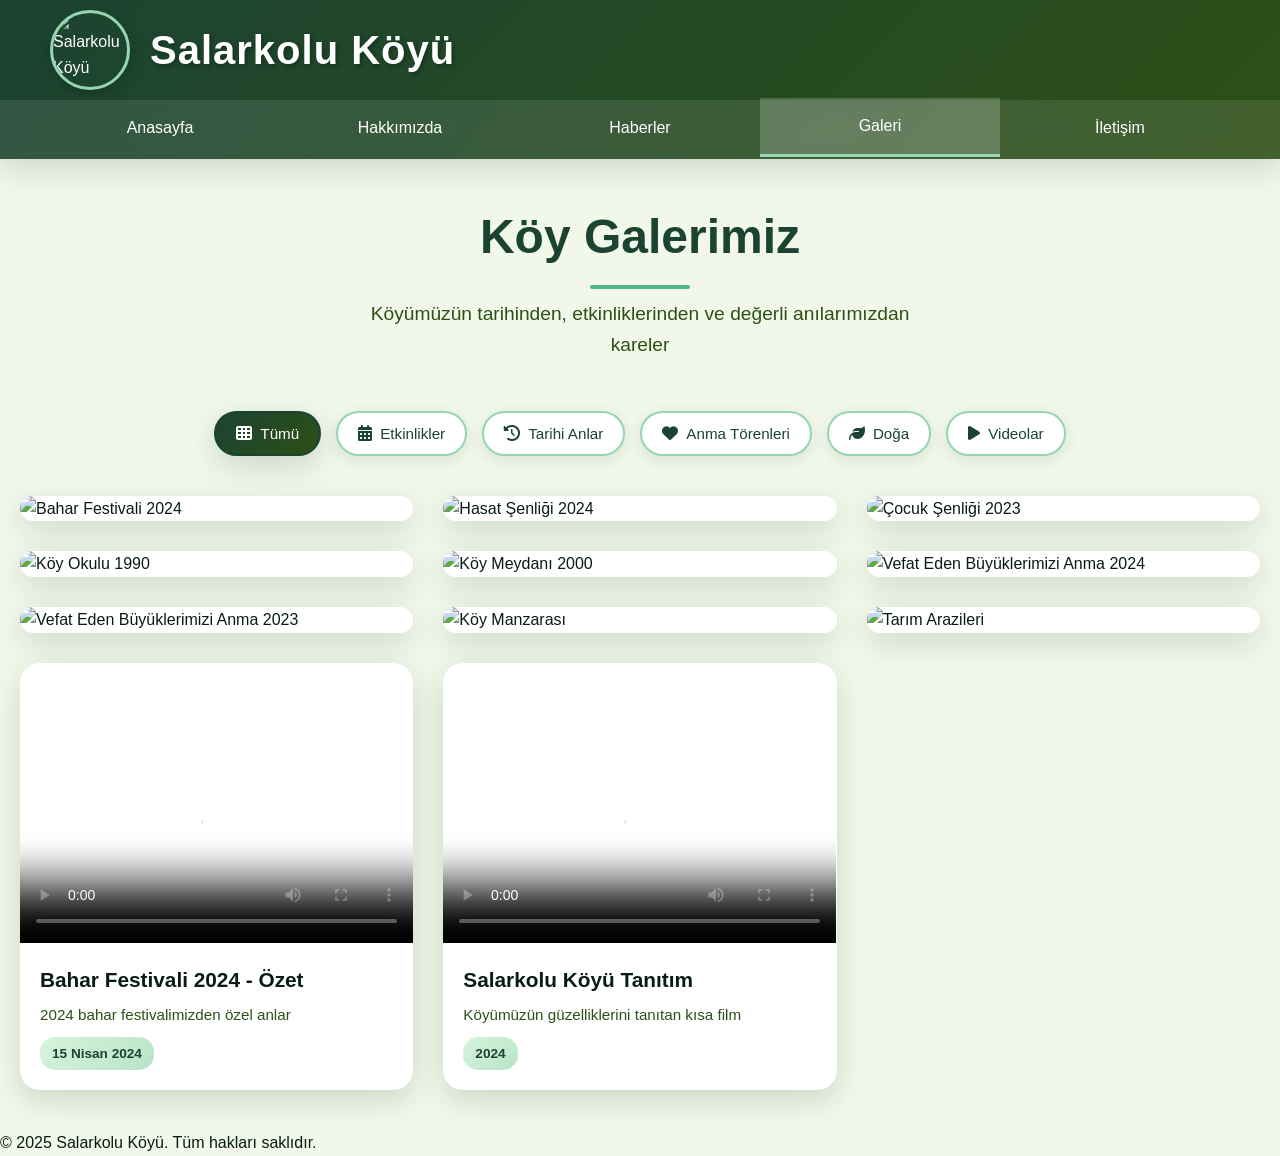
==== galeri.html @ dda54073 "Add files via upload" ====
<!DOCTYPE html>
<html lang="tr">
<head>
    <meta charset="UTF-8">
    <meta name="viewport" content="width=device-width, initial-scale=1.0">
    <title>Salarkolu Köyü - Galeri</title>
    <link rel="stylesheet" href="galeri.css">
    <link href="https://cdnjs.cloudflare.com/ajax/libs/font-awesome/6.4.0/css/all.min.css" rel="stylesheet">
</head>
<body>

    <!-- ====== HEADER ====== -->
    <header>
        <div class="header-top">
            <img src="img/logo.jpg" alt="Salarkolu Köyü Logo" class="logo">
            <div class="site-title">
                <h1>Salarkolu Köyü</h1>
            </div>
            <button class="mobile-menu-toggle" onclick="toggleMenu()"><i class="fas fa-bars"></i></button>
        </div>

        <nav>
            <ul id="nav-menu">
                <li><a href="index.html">Anasayfa</a></li>
                <li><a href="hakkimizda.html">Hakkımızda</a></li>
                <li class="dropdown">
                    <a href="haberler.html">Haberler</a>
                    <ul class="dropdown-content">
                        <li><a href="haberler.html#etkinlikler">Etkinlikler</a></li>
                        <li><a href="haberler.html#duyurular">Duyurular</a></li>
                    </ul>
                </li>
                <li><a href="galeri.html" class="active">Galeri</a></li>
                <li><a href="iletişim.html">İletişim</a></li>
            </ul>
        </nav>
    </header>

    <!-- ====== MAIN CONTENT ====== -->
    <main>
        <div class="page-title">
            <h2>Köy Galerimiz</h2>
            <p>Köyümüzün tarihinden, etkinliklerinden ve değerli anılarımızdan kareler</p>
        </div>

        <!-- Filtre Butonları -->
        <div class="filter-buttons">
            <button class="filter-btn active" data-filter="all">
                <i class="fas fa-th"></i> Tümü
            </button>
            <button class="filter-btn" data-filter="etkinlik">
                <i class="fas fa-calendar-alt"></i> Etkinlikler
            </button>
            <button class="filter-btn" data-filter="tarih">
                <i class="fas fa-history"></i> Tarihi Anlar
            </button>
            <button class="filter-btn" data-filter="anma">
                <i class="fas fa-heart"></i> Anma Törenleri
            </button>
            <button class="filter-btn" data-filter="doga">
                <i class="fas fa-leaf"></i> Doğa
            </button>
            <button class="filter-btn" data-filter="video">
                <i class="fas fa-play"></i> Videolar
            </button>
        </div>

        <!-- Fotoğraf Galerisi -->
        <section class="gallery-container">
            
            <!-- Etkinlik Fotoğrafları -->
            <div class="gallery-item fade-in" data-category="etkinlik">
                <div class="gallery-card">
                    <img src="img/etkinlik-2024-1.jpg" alt="Bahar Festivali 2024">
                    <div class="gallery-overlay">
                        <div class="gallery-info">
                            <h4>Bahar Festivali 2024</h4>
                            <p>Köy meydanında gerçekleştirilen geleneksel bahar festivali</p>
                            <span class="gallery-date">15 Nisan 2024</span>
                        </div>
                        <button class="gallery-btn" onclick="openModal('img/etkinlik-2024-1.jpg', 'Bahar Festivali 2024')">
                            <i class="fas fa-expand"></i>
                        </button>
                    </div>
                </div>
            </div>

            <div class="gallery-item fade-in" data-category="etkinlik">
                <div class="gallery-card">
                    <img src="img/etkinlik-2024-2.jpg" alt="Hasat Şenliği 2024">
                    <div class="gallery-overlay">
                        <div class="gallery-info">
                            <h4>Hasat Şenliği 2024</h4>
                            <p>Yıllık hasat şenliği ve köylülerimizin bir araya geldiği güzel anlar</p>
                            <span class="gallery-date">20 Ağustos 2024</span>
                        </div>
                        <button class="gallery-btn" onclick="openModal('img/etkinlik-2024-2.jpg', 'Hasat Şenliği 2024')">
                            <i class="fas fa-expand"></i>
                        </button>
                    </div>
                </div>
            </div>

            <div class="gallery-item fade-in" data-category="etkinlik">
                <div class="gallery-card">
                    <img src="img/etkinlik-2023-1.jpg" alt="Çocuk Şenliği 2023">
                    <div class="gallery-overlay">
                        <div class="gallery-info">
                            <h4>Çocuk Şenliği 2023</h4>
                            <p>Köyümüzün geleceği yavrularımız için düzenlenen özel etkinlik</p>
                            <span class="gallery-date">23 Nisan 2023</span>
                        </div>
                        <button class="gallery-btn" onclick="openModal('img/etkinlik-2023-1.jpg', 'Çocuk Şenliği 2023')">
                            <i class="fas fa-expand"></i>
                        </button>
                    </div>
                </div>
            </div>

            <!-- Tarihi Anlar -->
            <div class="gallery-item fade-in" data-category="tarih">
                <div class="gallery-card">
                    <img src="img/tarih-1990.jpg" alt="Köy Okulu 1990">
                    <div class="gallery-overlay">
                        <div class="gallery-info">
                            <h4>Köy Okulu 1990</h4>
                            <p>1990 yılından köy okulumuza ait değerli bir anı</p>
                            <span class="gallery-date">1990</span>
                        </div>
                        <button class="gallery-btn" onclick="openModal('img/tarih-1990.jpg', 'Köy Okulu 1990')">
                            <i class="fas fa-expand"></i>
                        </button>
                    </div>
                </div>
            </div>

            <div class="gallery-item fade-in" data-category="tarih">
                <div class="gallery-card">
                    <img src="img/tarih-2000.jpg" alt="Köy Meydanı 2000">
                    <div class="gallery-overlay">
                        <div class="gallery-info">
                            <h4>Köy Meydanı 2000</h4>
                            <p>2000 yılından köy meydanımızın eski hali</p>
                            <span class="gallery-date">2000</span>
                        </div>
                        <button class="gallery-btn" onclick="openModal('img/tarih-2000.jpg', 'Köy Meydanı 2000')">
                            <i class="fas fa-expand"></i>
                        </button>
                    </div>
                </div>
            </div>

            <!-- Anma Törenleri -->
            <div class="gallery-item fade-in" data-category="anma">
                <div class="gallery-card">
                    <img src="img/anma-2024.jpg" alt="Vefat Eden Büyüklerimizi Anma 2024">
                    <div class="gallery-overlay">
                        <div class="gallery-info">
                            <h4>Anma Töreni 2024</h4>
                            <p>2024 yılında vefat eden değerli büyüklerimiz için düzenlenen anma töreni</p>
                            <span class="gallery-date">15 Kasım 2024</span>
                        </div>
                        <button class="gallery-btn" onclick="openModal('img/anma-2024.jpg', 'Anma Töreni 2024')">
                            <i class="fas fa-expand"></i>
                        </button>
                    </div>
                </div>
            </div>

            <div class="gallery-item fade-in" data-category="anma">
                <div class="gallery-card">
                    <img src="img/anma-2023.jpg" alt="Vefat Eden Büyüklerimizi Anma 2023">
                    <div class="gallery-overlay">
                        <div class="gallery-info">
                            <h4>Anma Töreni 2023</h4>
                            <p>2023 yılında vefat eden değerli büyüklerimiz için düzenlenen anma töreni</p>
                            <span class="gallery-date">10 Aralık 2023</span>
                        </div>
                        <button class="gallery-btn" onclick="openModal('img/anma-2023.jpg', 'Anma Töreni 2023')">
                            <i class="fas fa-expand"></i>
                        </button>
                    </div>
                </div>
            </div>

            <!-- Doğa Fotoğrafları -->
            <div class="gallery-item fade-in" data-category="doga">
                <div class="gallery-card">
                    <img src="img/doga-1.jpg" alt="Köy Manzarası">
                    <div class="gallery-overlay">
                        <div class="gallery-info">
                            <h4>Köy Manzarası</h4>
                            <p>Köyümüzün güzelliklerinden bir kare</p>
                            <span class="gallery-date">2024</span>
                        </div>
                        <button class="gallery-btn" onclick="openModal('img/doga-1.jpg', 'Köy Manzarası')">
                            <i class="fas fa-expand"></i>
                        </button>
                    </div>
                </div>
            </div>

            <div class="gallery-item fade-in" data-category="doga">
                <div class="gallery-card">
                    <img src="img/doga-2.jpg" alt="Tarım Arazileri">
                    <div class="gallery-overlay">
                        <div class="gallery-info">
                            <h4>Tarım Arazilerimiz</h4>
                            <p>Bereketli topraklarımızdan bir görünüm</p>
                            <span class="gallery-date">2024</span>
                        </div>
                        <button class="gallery-btn" onclick="openModal('img/doga-2.jpg', 'Tarım Arazileri')">
                            <i class="fas fa-expand"></i>
                        </button>
                    </div>
                </div>
            </div>

            <!-- Video Bölümü -->
            <div class="gallery-item fade-in" data-category="video">
                <div class="video-card">
                    <video controls poster="img/video-poster-1.jpg">
                        <source src="videos/etkinlik-2024.mp4" type="video/mp4">
                        Tarayıcınız bu videoyu desteklemiyor.
                    </video>
                    <div class="video-info">
                        <h4>Bahar Festivali 2024 - Özet</h4>
                        <p>2024 bahar festivalimizden özel anlar</p>
                        <span class="video-date">15 Nisan 2024</span>
                    </div>
                </div>
            </div>

            <div class="gallery-item fade-in" data-category="video">
                <div class="video-card">
                    <video controls poster="img/video-poster-2.jpg">
                        <source src="videos/köy-tanıtım.mp4" type="video/mp4">
                        Tarayıcınız bu videoyu desteklemiyor.
                    </video>
                    <div class="video-info">
                        <h4>Salarkolu Köyü Tanıtım</h4>
                        <p>Köyümüzün güzelliklerini tanıtan kısa film</p>
                        <span class="video-date">2024</span>
                    </div>
                </div>
            </div>

        </section>

        <!-- Yükleme Animasyonu -->
        <div class="loading-more" id="loading" style="display: none;">
            <div class="loading-spinner"></div>
            <p>Daha fazla içerik yükleniyor...</p>
        </div>

    </main>

    <!-- ====== FOOTER ====== -->
    <footer>
        <p>&copy; 2025 Salarkolu Köyü. Tüm hakları saklıdır.</p>
    </footer>

    <!-- Modal -->
    <div class="modal" id="imageModal" onclick="closeModal()">
        <div class="modal-content">
            <span class="modal-close" onclick="closeModal()">&times;</span>
            <img id="modalImage" src="" alt="">
            <div class="modal-info">
                <h3 id="modalTitle"></h3>
            </div>
        </div>
    </div>

    <script>
        // Mobile menu toggle
        function toggleMenu() {
            const navMenu = document.getElementById('nav-menu');
            navMenu.classList.toggle('active');
        }

        // Filtre fonksiyonları
        const filterButtons = document.querySelectorAll('.filter-btn');
        const galleryItems = document.querySelectorAll('.gallery-item');

        filterButtons.forEach(button => {
            button.addEventListener('click', () => {
                // Aktif butonu güncelle
                filterButtons.forEach(btn => btn.classList.remove('active'));
                button.classList.add('active');

                const filterValue = button.getAttribute('data-filter');

                // Öğeleri filtrele
                galleryItems.forEach(item => {
                    if (filterValue === 'all' || item.getAttribute('data-category') === filterValue) {
                        item.style.display = 'block';
                        setTimeout(() => {
                            item.classList.add('visible');
                        }, 100);
                    } else {
                        item.classList.remove('visible');
                        setTimeout(() => {
                            item.style.display = 'none';
                        }, 300);
                    }
                });
            });
        });

        // Modal fonksiyonları
        function openModal(imageSrc, title) {
            const modal = document.getElementById('imageModal');
            const modalImage = document.getElementById('modalImage');
            const modalTitle = document.getElementById('modalTitle');

            modalImage.src = imageSrc;
            modalTitle.textContent = title;
            modal.style.display = 'flex';
            document.body.style.overflow = 'hidden';
        }

        function closeModal() {
            const modal = document.getElementById('imageModal');
            modal.style.display = 'none';
            document.body.style.overflow = 'auto';
        }

        // ESC tuşu ile modal kapatma
        document.addEventListener('keydown', function(e) {
            if (e.key === 'Escape') {
                closeModal();
            }
        });

        // Fade in animation on scroll
        const observerOptions = {
            threshold: 0.1,
            rootMargin: '0px 0px -50px 0px'
        };

        const observer = new IntersectionObserver(function(entries) {
            entries.forEach(entry => {
                if (entry.isIntersecting) {
                    entry.target.classList.add('visible');
                }
            });
        }, observerOptions);

        document.querySelectorAll('.fade-in').forEach(el => {
            observer.observe(el);
        });

        // Lazy loading simulation
        function loadMore() {
            const loading = document.getElementById('loading');
            loading.style.display = 'block';

            setTimeout(() => {
                loading.style.display = 'none';
                // Burada yeni içerik eklenebilir
            }, 2000);
        }

        // Scroll to top
        window.addEventListener('scroll', () => {
            if (window.scrollY > 300) {
                document.body.classList.add('scrolled');
            } else {
                document.body.classList.remove('scrolled');
            }
        });

        // Başlangıçta tüm öğeleri göster
        document.addEventListener('DOMContentLoaded', () => {
            galleryItems.forEach(item => {
                item.style.display = 'block';
            });
        });
    </script>

</body>
</html>
---- galeri.css ----
:root {
    --primary-color: #1b4332;
    --secondary-color: #2d5016;
    --accent-color: #52b788;
    --success-color: #40916c;
    --light-green: #95d5b2;
    --dark-green: #081c15;
    --light-bg: #f1f8e9;
    --dark-text: #081c15;
    --light-text: #2d5016;
    --white: #ffffff;
    --shadow: 0 10px 30px rgba(8,28,21,0.15);
    --shadow-hover: 0 20px 40px rgba(8,28,21,0.2);
    --gradient: linear-gradient(135deg, #1b4332 0%, #2d5016 100%);
    --gradient-green: linear-gradient(135deg, #d8f3dc 0%, #b7e4c7 100%);
    --gradient-light: linear-gradient(135deg, #95d5b2 0%, #74c69d 100%);
}

* {
    margin: 0;
    padding: 0;
    box-sizing: border-box;
}

body {
    font-family: 'Segoe UI', Tahoma, Geneva, Verdana, sans-serif;
    line-height: 1.6;
    color: var(--dark-text);
    background-color: var(--light-bg);
    overflow-x: hidden;
}

/* ==================== HEADER ==================== */
header {
    background: var(--gradient);
    color: var(--white);
    position: sticky;
    top: 0;
    z-index: 100;
    box-shadow: var(--shadow);
}

.header-top {
    display: flex;
    align-items: center;
    gap: 20px;
    padding: 10px;
    max-width: 1200px;
    margin: 0 auto;
}

.logo {
    width: 80px;
    height: 80px;
    border-radius: 50%;
    object-fit: cover;
    border: 3px solid var(--light-green);
    box-shadow: 0 5px 15px rgba(0,0,0,0.2);
    animation: fadeInLeft 1s ease-out;
}

.site-title h1 {
    font-size: 2.5rem;
    font-weight: 700;
    letter-spacing: 1px;
    text-shadow: 2px 2px 4px rgba(0,0,0,0.3);
    animation: fadeInRight 1s ease-out;
}

.mobile-menu-toggle {
    display: none;
    background: none;
    border: none;
    color: var(--white);
    font-size: 24px;
    cursor: pointer;
    margin-left: auto;
}

/* Navigation */
nav {
    background: rgba(255,255,255,0.1);
    backdrop-filter: blur(10px);
}

nav ul {
    list-style: none;
    display: flex;
    gap: 0;
    max-width: 1200px;
    margin: 0 auto;
    padding: 0;
}

nav ul li {
    position: relative;
    flex: 1;
}

nav ul li a {
    color: var(--white);
    text-decoration: none;
    padding: 15px 20px;
    display: block;
    text-align: center;
    font-weight: 500;
    transition: all 0.3s ease;
    border-bottom: 3px solid transparent;
}

nav ul li:hover > a,
nav ul li a.active {
    background: rgba(255,255,255,0.2);
    border-bottom-color: var(--light-green);
    transform: translateY(-2px);
}

.dropdown-content {
    position: absolute;
    top: 100%;
    left: 0;
    right: 0;
    background: var(--white);
    box-shadow: var(--shadow);
    border-radius: 0 0 10px 10px;
    opacity: 0;
    visibility: hidden;
    transform: translateY(-10px);
    transition: all 0.3s ease;
    z-index: 200;
}

.dropdown:hover .dropdown-content {
    opacity: 1;
    visibility: visible;
    transform: translateY(0);
}

.dropdown-content li a {
    color: var(--dark-text);
    padding: 12px 20px;
    border: none;
    border-bottom: 1px solid var(--light-bg);
}

.dropdown-content li:last-child a {
    border-bottom: none;
}

.dropdown-content li a:hover {
    background: var(--light-bg);
    color: var(--success-color);
    transform: translateX(5px);
}

/* ==================== MAIN CONTENT ==================== */
main {
    max-width: 1400px;
    margin: 0 auto;
    padding: 40px 20px;
    animation: fadeInUp 1s ease-out 0.3s both;
}

/* Page Title */
.page-title {
    text-align: center;
    margin-bottom: 50px;
    position: relative;
}

.page-title h2 {
    font-size: 3rem;
    color: var(--primary-color);
    margin-bottom: 10px;
    position: relative;
}

.page-title h2::after {
    content: '';
    display: block;
    width: 100px;
    height: 4px;
    background: var(--accent-color);
    margin: 10px auto 0;
    border-radius: 2px;
}

.page-title p {
    font-size: 1.2rem;
    color: var(--light-text);
    max-width: 600px;
    margin: 0 auto;
}

/* Filtre Butonları */
.filter-buttons {
    display: flex;
    justify-content: center;
    gap: 15px;
    margin-bottom: 40px;
    flex-wrap: wrap;
}

.filter-btn {
    background: var(--white);
    border: 2px solid var(--light-green);
    color: var(--primary-color);
    padding: 12px 20px;
    border-radius: 25px;
    font-size: 0.95rem;
    font-weight: 500;
    cursor: pointer;
    transition: all 0.3s ease;
    display: flex;
    align-items: center;
    gap: 8px;
    box-shadow: 0 4px 15px rgba(8,28,21,0.1);
}

.filter-btn:hover {
    background: var(--light-green);
    color: var(--white);
    transform: translateY(-2px);
    box-shadow: var(--shadow);
}

.filter-btn.active {
    background: var(--gradient);
    border-color: var(--primary-color);
    color: var(--white);
    box-shadow: var(--shadow);
}

.filter-btn i {
    font-size: 1rem;
}

/* Gallery Container */
.gallery-container {
    display: grid;
    grid-template-columns: repeat(auto-fill, minmax(350px, 1fr));
    gap: 30px;
    margin-top: 40px;
}

/* Gallery Items */
.gallery-item {
    opacity: 0;
    transform: translateY(30px);
    transition: all 0.6s ease;
}

.gallery-item.visible {
    opacity: 1;
    transform: translateY(0);
}

/* Gallery Card */
.gallery-card {
    position: relative;
    border-radius: 20px;
    overflow: hidden;
    box-shadow: var(--shadow);
    transition: all 0.3s ease;
    cursor: pointer;
    background: var(--white);
}

.gallery-card:hover {
    transform: translateY(-10px);
    box-shadow: var(--shadow-hover);
}

.gallery-card img {
    width: 100%;
    height: 280px;
    object-fit: cover;
    transition: transform 0.3s ease;
}

.gallery-card:hover img {
    transform: scale(1.05);
}

/* Gallery Overlay */
.gallery-overlay {
    position: absolute;
    bottom: 0;
    left: 0;
    right: 0;
    background: linear-gradient(transparent, rgba(0,0,0,0.9));
    color: var(--white);
    padding: 30px 20px 20px;
    transform: translateY(100%);
    transition: transform 0.3s ease;
    display: flex;
    justify-content: space-between;
    align-items: flex-end;
}

.gallery-card:hover .gallery-overlay {
    transform: translateY(0);
}

.gallery-info h4 {
    font-size: 1.3rem;
    margin-bottom: 8px;
    font-weight: 600;
}

.gallery-info p {
    font-size: 0.95rem;
    opacity: 0.9;
    margin-bottom: 8px;
    line-height: 1.4;
}

.gallery-date {
    font-size: 0.85rem;
    background: var(--accent-color);
    padding: 4px 10px;
    border-radius: 12px;
    font-weight: 500;
}

.gallery-btn {
    width: 45px;
    height: 45px;
    border-radius: 50%;
    background: var(--accent-color);
    border: none;
    color: var(--white);
    font-size: 1.1rem;
    cursor: pointer;
    transition: all 0.3s ease;
    display: flex;
    align-items: center;
    justify-content: center;
    flex-shrink: 0;
}

.gallery-btn:hover {
    background: var(--success-color);
    transform: scale(1.1);
}

/* Video Card */
.video-card {
    background: var(--white);
    border-radius: 20px;
    overflow: hidden;
    box-shadow: var(--shadow);
    transition: all 0.3s ease;
}

.video-card:hover {
    transform: translateY(-10px);
    box-shadow: var(--shadow-hover);
}

.video-card video {
    width: 100%;
    height: 280px;
    object-fit: cover;
    display: block;
}

.video-info {
    padding: 20px;
}

.video-info h4 {
    font-size: 1.3rem;
    color: var(--dark-text);
    margin-bottom: 8px;
    font-weight: 600;
}

.video-info p {
    color: var(--light-text);
    font-size: 0.95rem;
    margin-bottom: 10px;
    line-height: 1.5;
}

.video-date {
    display: inline-block;
    background: var(--gradient-green);
    color: var(--primary-color);
    padding: 6px 12px;
    border-radius: 15px;
    font-size: 0.85rem;
    font-weight: 600;
}

/* Modal */
.modal {
    display: none;
    position: fixed;
    z-index: 1000;
    left: 0;
    top: 0;
    width: 100%;
    height: 100%;
    background-color: rgba(0,0,0,0.9);
    align-items: center;
    justify-content: center;
    animation: fadeIn 0.3s ease;
}

.modal-content {
    position: relative;
    max-width: 90%;
    max-height: 90%;
    margin: auto;
    background: var(--white);
    border-radius: 15px;
    overflow: hidden;
    box-shadow: var(--shadow-hover);
}

.modal-close {
    position: absolute;
    top: 15px;
    right: 25px;
    color: var(--white);
    font-size: 35px;
    font-weight: bold;
    cursor: pointer;
    z-index: 1001;
    width: 45px;
    height: 45px;
    background: rgba(0,0,0,0.7);
    border-radius:
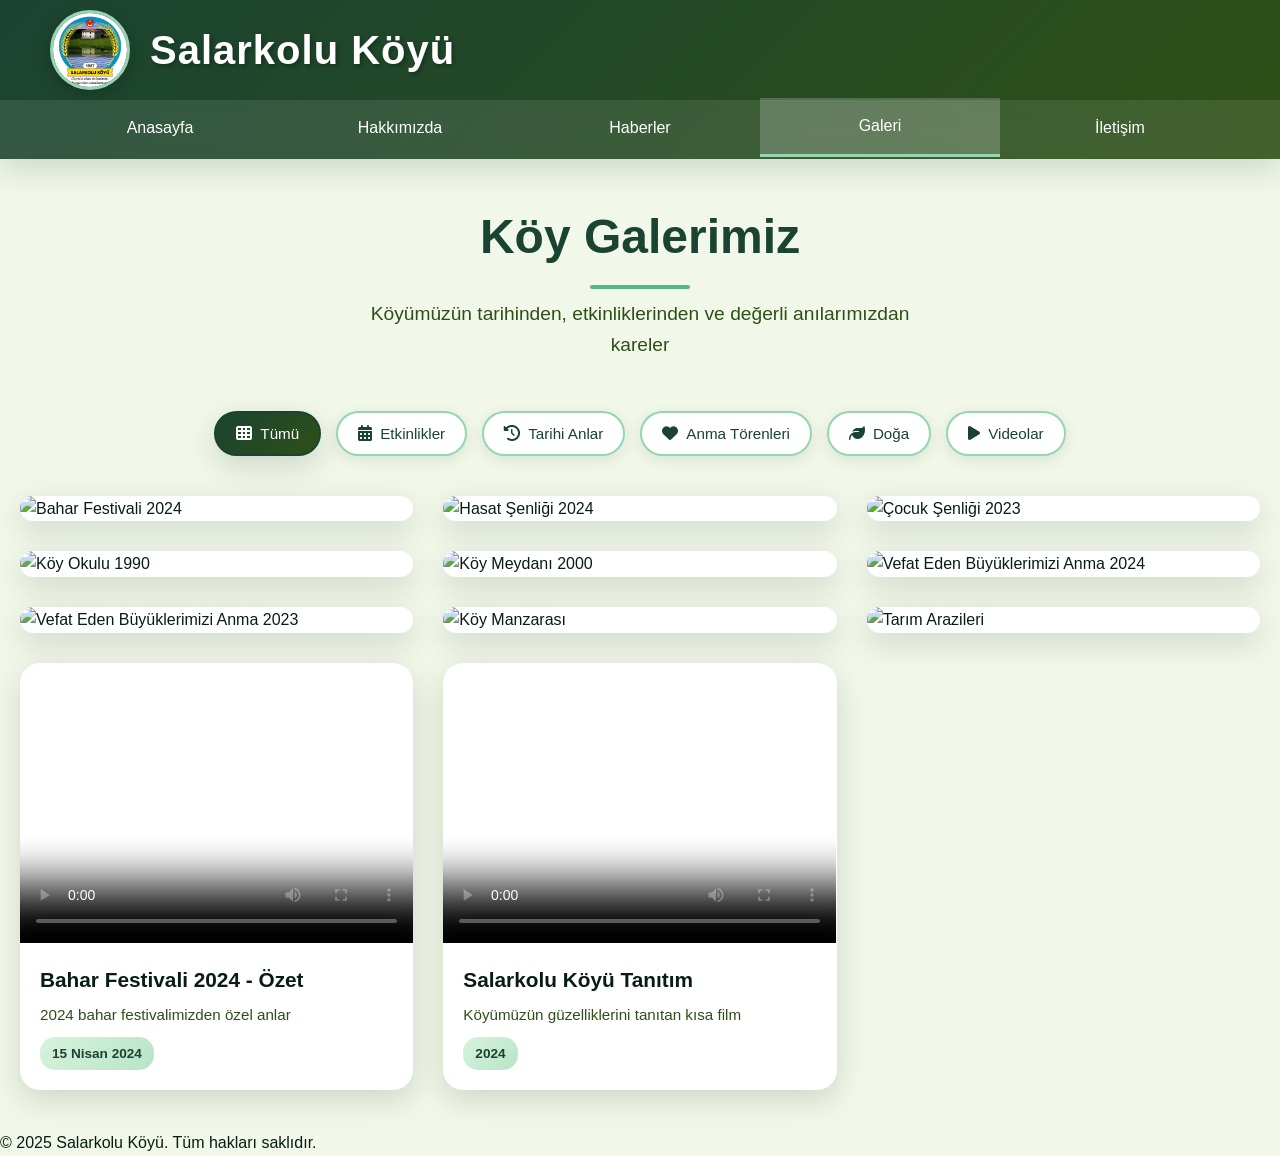
==== commit 28bd4829: "README ve proje dosyalari guncellendi" ====
--- a/galeri.html
+++ b/galeri.html
@@ -1,382 +1,382 @@
-<!DOCTYPE html>
-<html lang="tr">
-<head>
-    <meta charset="UTF-8">
-    <meta name="viewport" content="width=device-width, initial-scale=1.0">
-    <title>Salarkolu Köyü - Galeri</title>
-    <link rel="stylesheet" href="galeri.css">
-    <link href="https://cdnjs.cloudflare.com/ajax/libs/font-awesome/6.4.0/css/all.min.css" rel="stylesheet">
-</head>
-<body>
-
-    <!-- ====== HEADER ====== -->
-    <header>
-        <div class="header-top">
-            <img src="img/logo.jpg" alt="Salarkolu Köyü Logo" class="logo">
-            <div class="site-title">
-                <h1>Salarkolu Köyü</h1>
-            </div>
-            <button class="mobile-menu-toggle" onclick="toggleMenu()"><i class="fas fa-bars"></i></button>
-        </div>
-
-        <nav>
-            <ul id="nav-menu">
-                <li><a href="index.html">Anasayfa</a></li>
-                <li><a href="hakkimizda.html">Hakkımızda</a></li>
-                <li class="dropdown">
-                    <a href="haberler.html">Haberler</a>
-                    <ul class="dropdown-content">
-                        <li><a href="haberler.html#etkinlikler">Etkinlikler</a></li>
-                        <li><a href="haberler.html#duyurular">Duyurular</a></li>
-                    </ul>
-                </li>
-                <li><a href="galeri.html" class="active">Galeri</a></li>
-                <li><a href="iletişim.html">İletişim</a></li>
-            </ul>
-        </nav>
-    </header>
-
-    <!-- ====== MAIN CONTENT ====== -->
-    <main>
-        <div class="page-title">
-            <h2>Köy Galerimiz</h2>
-            <p>Köyümüzün tarihinden, etkinliklerinden ve değerli anılarımızdan kareler</p>
-        </div>
-
-        <!-- Filtre Butonları -->
-        <div class="filter-buttons">
-            <button class="filter-btn active" data-filter="all">
-                <i class="fas fa-th"></i> Tümü
-            </button>
-            <button class="filter-btn" data-filter="etkinlik">
-                <i class="fas fa-calendar-alt"></i> Etkinlikler
-            </button>
-            <button class="filter-btn" data-filter="tarih">
-                <i class="fas fa-history"></i> Tarihi Anlar
-            </button>
-            <button class="filter-btn" data-filter="anma">
-                <i class="fas fa-heart"></i> Anma Törenleri
-            </button>
-            <button class="filter-btn" data-filter="doga">
-                <i class="fas fa-leaf"></i> Doğa
-            </button>
-            <button class="filter-btn" data-filter="video">
-                <i class="fas fa-play"></i> Videolar
-            </button>
-        </div>
-
-        <!-- Fotoğraf Galerisi -->
-        <section class="gallery-container">
-            
-            <!-- Etkinlik Fotoğrafları -->
-            <div class="gallery-item fade-in" data-category="etkinlik">
-                <div class="gallery-card">
-                    <img src="img/etkinlik-2024-1.jpg" alt="Bahar Festivali 2024">
-                    <div class="gallery-overlay">
-                        <div class="gallery-info">
-                            <h4>Bahar Festivali 2024</h4>
-                            <p>Köy meydanında gerçekleştirilen geleneksel bahar festivali</p>
-                            <span class="gallery-date">15 Nisan 2024</span>
-                        </div>
-                        <button class="gallery-btn" onclick="openModal('img/etkinlik-2024-1.jpg', 'Bahar Festivali 2024')">
-                            <i class="fas fa-expand"></i>
-                        </button>
-                    </div>
-                </div>
-            </div>
-
-            <div class="gallery-item fade-in" data-category="etkinlik">
-                <div class="gallery-card">
-                    <img src="img/etkinlik-2024-2.jpg" alt="Hasat Şenliği 2024">
-                    <div class="gallery-overlay">
-                        <div class="gallery-info">
-                            <h4>Hasat Şenliği 2024</h4>
-                            <p>Yıllık hasat şenliği ve köylülerimizin bir araya geldiği güzel anlar</p>
-                            <span class="gallery-date">20 Ağustos 2024</span>
-                        </div>
-                        <button class="gallery-btn" onclick="openModal('img/etkinlik-2024-2.jpg', 'Hasat Şenliği 2024')">
-                            <i class="fas fa-expand"></i>
-                        </button>
-                    </div>
-                </div>
-            </div>
-
-            <div class="gallery-item fade-in" data-category="etkinlik">
-                <div class="gallery-card">
-                    <img src="img/etkinlik-2023-1.jpg" alt="Çocuk Şenliği 2023">
-                    <div class="gallery-overlay">
-                        <div class="gallery-info">
-                            <h4>Çocuk Şenliği 2023</h4>
-                            <p>Köyümüzün geleceği yavrularımız için düzenlenen özel etkinlik</p>
-                            <span class="gallery-date">23 Nisan 2023</span>
-                        </div>
-                        <button class="gallery-btn" onclick="openModal('img/etkinlik-2023-1.jpg', 'Çocuk Şenliği 2023')">
-                            <i class="fas fa-expand"></i>
-                        </button>
-                    </div>
-                </div>
-            </div>
-
-            <!-- Tarihi Anlar -->
-            <div class="gallery-item fade-in" data-category="tarih">
-                <div class="gallery-card">
-                    <img src="img/tarih-1990.jpg" alt="Köy Okulu 1990">
-                    <div class="gallery-overlay">
-                        <div class="gallery-info">
-                            <h4>Köy Okulu 1990</h4>
-                            <p>1990 yılından köy okulumuza ait değerli bir anı</p>
-                            <span class="gallery-date">1990</span>
-                        </div>
-                        <button class="gallery-btn" onclick="openModal('img/tarih-1990.jpg', 'Köy Okulu 1990')">
-                            <i class="fas fa-expand"></i>
-                        </button>
-                    </div>
-                </div>
-            </div>
-
-            <div class="gallery-item fade-in" data-category="tarih">
-                <div class="gallery-card">
-                    <img src="img/tarih-2000.jpg" alt="Köy Meydanı 2000">
-                    <div class="gallery-overlay">
-                        <div class="gallery-info">
-                            <h4>Köy Meydanı 2000</h4>
-                            <p>2000 yılından köy meydanımızın eski hali</p>
-                            <span class="gallery-date">2000</span>
-                        </div>
-                        <button class="gallery-btn" onclick="openModal('img/tarih-2000.jpg', 'Köy Meydanı 2000')">
-                            <i class="fas fa-expand"></i>
-                        </button>
-                    </div>
-                </div>
-            </div>
-
-            <!-- Anma Törenleri -->
-            <div class="gallery-item fade-in" data-category="anma">
-                <div class="gallery-card">
-                    <img src="img/anma-2024.jpg" alt="Vefat Eden Büyüklerimizi Anma 2024">
-                    <div class="gallery-overlay">
-                        <div class="gallery-info">
-                            <h4>Anma Töreni 2024</h4>
-                            <p>2024 yılında vefat eden değerli büyüklerimiz için düzenlenen anma töreni</p>
-                            <span class="gallery-date">15 Kasım 2024</span>
-                        </div>
-                        <button class="gallery-btn" onclick="openModal('img/anma-2024.jpg', 'Anma Töreni 2024')">
-                            <i class="fas fa-expand"></i>
-                        </button>
-                    </div>
-                </div>
-            </div>
-
-            <div class="gallery-item fade-in" data-category="anma">
-                <div class="gallery-card">
-                    <img src="img/anma-2023.jpg" alt="Vefat Eden Büyüklerimizi Anma 2023">
-                    <div class="gallery-overlay">
-                        <div class="gallery-info">
-                            <h4>Anma Töreni 2023</h4>
-                            <p>2023 yılında vefat eden değerli büyüklerimiz için düzenlenen anma töreni</p>
-                            <span class="gallery-date">10 Aralık 2023</span>
-                        </div>
-                        <button class="gallery-btn" onclick="openModal('img/anma-2023.jpg', 'Anma Töreni 2023')">
-                            <i class="fas fa-expand"></i>
-                        </button>
-                    </div>
-                </div>
-            </div>
-
-            <!-- Doğa Fotoğrafları -->
-            <div class="gallery-item fade-in" data-category="doga">
-                <div class="gallery-card">
-                    <img src="img/doga-1.jpg" alt="Köy Manzarası">
-                    <div class="gallery-overlay">
-                        <div class="gallery-info">
-                            <h4>Köy Manzarası</h4>
-                            <p>Köyümüzün güzelliklerinden bir kare</p>
-                            <span class="gallery-date">2024</span>
-                        </div>
-                        <button class="gallery-btn" onclick="openModal('img/doga-1.jpg', 'Köy Manzarası')">
-                            <i class="fas fa-expand"></i>
-                        </button>
-                    </div>
-                </div>
-            </div>
-
-            <div class="gallery-item fade-in" data-category="doga">
-                <div class="gallery-card">
-                    <img src="img/doga-2.jpg" alt="Tarım Arazileri">
-                    <div class="gallery-overlay">
-                        <div class="gallery-info">
-                            <h4>Tarım Arazilerimiz</h4>
-                            <p>Bereketli topraklarımızdan bir görünüm</p>
-                            <span class="gallery-date">2024</span>
-                        </div>
-                        <button class="gallery-btn" onclick="openModal('img/doga-2.jpg', 'Tarım Arazileri')">
-                            <i class="fas fa-expand"></i>
-                        </button>
-                    </div>
-                </div>
-            </div>
-
-            <!-- Video Bölümü -->
-            <div class="gallery-item fade-in" data-category="video">
-                <div class="video-card">
-                    <video controls poster="img/video-poster-1.jpg">
-                        <source src="videos/etkinlik-2024.mp4" type="video/mp4">
-                        Tarayıcınız bu videoyu desteklemiyor.
-                    </video>
-                    <div class="video-info">
-                        <h4>Bahar Festivali 2024 - Özet</h4>
-                        <p>2024 bahar festivalimizden özel anlar</p>
-                        <span class="video-date">15 Nisan 2024</span>
-                    </div>
-                </div>
-            </div>
-
-            <div class="gallery-item fade-in" data-category="video">
-                <div class="video-card">
-                    <video controls poster="img/video-poster-2.jpg">
-                        <source src="videos/köy-tanıtım.mp4" type="video/mp4">
-                        Tarayıcınız bu videoyu desteklemiyor.
-                    </video>
-                    <div class="video-info">
-                        <h4>Salarkolu Köyü Tanıtım</h4>
-                        <p>Köyümüzün güzelliklerini tanıtan kısa film</p>
-                        <span class="video-date">2024</span>
-                    </div>
-                </div>
-            </div>
-
-        </section>
-
-        <!-- Yükleme Animasyonu -->
-        <div class="loading-more" id="loading" style="display: none;">
-            <div class="loading-spinner"></div>
-            <p>Daha fazla içerik yükleniyor...</p>
-        </div>
-
-    </main>
-
-    <!-- ====== FOOTER ====== -->
-    <footer>
-        <p>&copy; 2025 Salarkolu Köyü. Tüm hakları saklıdır.</p>
-    </footer>
-
-    <!-- Modal -->
-    <div class="modal" id="imageModal" onclick="closeModal()">
-        <div class="modal-content">
-            <span class="modal-close" onclick="closeModal()">&times;</span>
-            <img id="modalImage" src="" alt="">
-            <div class="modal-info">
-                <h3 id="modalTitle"></h3>
-            </div>
-        </div>
-    </div>
-
-    <script>
-        // Mobile menu toggle
-        function toggleMenu() {
-            const navMenu = document.getElementById('nav-menu');
-            navMenu.classList.toggle('active');
-        }
-
-        // Filtre fonksiyonları
-        const filterButtons = document.querySelectorAll('.filter-btn');
-        const galleryItems = document.querySelectorAll('.gallery-item');
-
-        filterButtons.forEach(button => {
-            button.addEventListener('click', () => {
-                // Aktif butonu güncelle
-                filterButtons.forEach(btn => btn.classList.remove('active'));
-                button.classList.add('active');
-
-                const filterValue = button.getAttribute('data-filter');
-
-                // Öğeleri filtrele
-                galleryItems.forEach(item => {
-                    if (filterValue === 'all' || item.getAttribute('data-category') === filterValue) {
-                        item.style.display = 'block';
-                        setTimeout(() => {
-                            item.classList.add('visible');
-                        }, 100);
-                    } else {
-                        item.classList.remove('visible');
-                        setTimeout(() => {
-                            item.style.display = 'none';
-                        }, 300);
-                    }
-                });
-            });
-        });
-
-        // Modal fonksiyonları
-        function openModal(imageSrc, title) {
-            const modal = document.getElementById('imageModal');
-            const modalImage = document.getElementById('modalImage');
-            const modalTitle = document.getElementById('modalTitle');
-
-            modalImage.src = imageSrc;
-            modalTitle.textContent = title;
-            modal.style.display = 'flex';
-            document.body.style.overflow = 'hidden';
-        }
-
-        function closeModal() {
-            const modal = document.getElementById('imageModal');
-            modal.style.display = 'none';
-            document.body.style.overflow = 'auto';
-        }
-
-        // ESC tuşu ile modal kapatma
-        document.addEventListener('keydown', function(e) {
-            if (e.key === 'Escape') {
-                closeModal();
-            }
-        });
-
-        // Fade in animation on scroll
-        const observerOptions = {
-            threshold: 0.1,
-            rootMargin: '0px 0px -50px 0px'
-        };
-
-        const observer = new IntersectionObserver(function(entries) {
-            entries.forEach(entry => {
-                if (entry.isIntersecting) {
-                    entry.target.classList.add('visible');
-                }
-            });
-        }, observerOptions);
-
-        document.querySelectorAll('.fade-in').forEach(el => {
-            observer.observe(el);
-        });
-
-        // Lazy loading simulation
-        function loadMore() {
-            const loading = document.getElementById('loading');
-            loading.style.display = 'block';
-
-            setTimeout(() => {
-                loading.style.display = 'none';
-                // Burada yeni içerik eklenebilir
-            }, 2000);
-        }
-
-        // Scroll to top
-        window.addEventListener('scroll', () => {
-            if (window.scrollY > 300) {
-                document.body.classList.add('scrolled');
-            } else {
-                document.body.classList.remove('scrolled');
-            }
-        });
-
-        // Başlangıçta tüm öğeleri göster
-        document.addEventListener('DOMContentLoaded', () => {
-            galleryItems.forEach(item => {
-                item.style.display = 'block';
-            });
-        });
-    </script>
-
-</body>
+<!DOCTYPE html>
+<html lang="tr">
+<head>
+    <meta charset="UTF-8">
+    <meta name="viewport" content="width=device-width, initial-scale=1.0">
+    <title>Salarkolu Köyü - Galeri</title>
+    <link rel="stylesheet" href="galeri.css">
+    <link href="https://cdnjs.cloudflare.com/ajax/libs/font-awesome/6.4.0/css/all.min.css" rel="stylesheet">
+</head>
+<body>
+
+    <!-- ====== HEADER ====== -->
+    <header>
+        <div class="header-top">
+            <img src="img/logo.jpg" alt="Salarkolu Köyü Logo" class="logo">
+            <div class="site-title">
+                <h1>Salarkolu Köyü</h1>
+            </div>
+            <button class="mobile-menu-toggle" onclick="toggleMenu()"><i class="fas fa-bars"></i></button>
+        </div>
+
+        <nav>
+            <ul id="nav-menu">
+                <li><a href="index.html">Anasayfa</a></li>
+                <li><a href="hakkimizda.html">Hakkımızda</a></li>
+                <li class="dropdown">
+                    <a href="haberler.html">Haberler</a>
+                    <ul class="dropdown-content">
+                        <li><a href="haberler.html#etkinlikler">Etkinlikler</a></li>
+                        <li><a href="haberler.html#duyurular">Duyurular</a></li>
+                    </ul>
+                </li>
+                <li><a href="galeri.html" class="active">Galeri</a></li>
+                <li><a href="iletişim.html">İletişim</a></li>
+            </ul>
+        </nav>
+    </header>
+
+    <!-- ====== MAIN CONTENT ====== -->
+    <main>
+        <div class="page-title">
+            <h2>Köy Galerimiz</h2>
+            <p>Köyümüzün tarihinden, etkinliklerinden ve değerli anılarımızdan kareler</p>
+        </div>
+
+        <!-- Filtre Butonları -->
+        <div class="filter-buttons">
+            <button class="filter-btn active" data-filter="all">
+                <i class="fas fa-th"></i> Tümü
+            </button>
+            <button class="filter-btn" data-filter="etkinlik">
+                <i class="fas fa-calendar-alt"></i> Etkinlikler
+            </button>
+            <button class="filter-btn" data-filter="tarih">
+                <i class="fas fa-history"></i> Tarihi Anlar
+            </button>
+            <button class="filter-btn" data-filter="anma">
+                <i class="fas fa-heart"></i> Anma Törenleri
+            </button>
+            <button class="filter-btn" data-filter="doga">
+                <i class="fas fa-leaf"></i> Doğa
+            </button>
+            <button class="filter-btn" data-filter="video">
+                <i class="fas fa-play"></i> Videolar
+            </button>
+        </div>
+
+        <!-- Fotoğraf Galerisi -->
+        <section class="gallery-container">
+            
+            <!-- Etkinlik Fotoğrafları -->
+            <div class="gallery-item fade-in" data-category="etkinlik">
+                <div class="gallery-card">
+                    <img src="img/etkinlik-2024-1.jpg" alt="Bahar Festivali 2024">
+                    <div class="gallery-overlay">
+                        <div class="gallery-info">
+                            <h4>Bahar Festivali 2024</h4>
+                            <p>Köy meydanında gerçekleştirilen geleneksel bahar festivali</p>
+                            <span class="gallery-date">15 Nisan 2024</span>
+                        </div>
+                        <button class="gallery-btn" onclick="openModal('img/etkinlik-2024-1.jpg', 'Bahar Festivali 2024')">
+                            <i class="fas fa-expand"></i>
+                        </button>
+                    </div>
+                </div>
+            </div>
+
+            <div class="gallery-item fade-in" data-category="etkinlik">
+                <div class="gallery-card">
+                    <img src="img/etkinlik-2024-2.jpg" alt="Hasat Şenliği 2024">
+                    <div class="gallery-overlay">
+                        <div class="gallery-info">
+                            <h4>Hasat Şenliği 2024</h4>
+                            <p>Yıllık hasat şenliği ve köylülerimizin bir araya geldiği güzel anlar</p>
+                            <span class="gallery-date">20 Ağustos 2024</span>
+                        </div>
+                        <button class="gallery-btn" onclick="openModal('img/etkinlik-2024-2.jpg', 'Hasat Şenliği 2024')">
+                            <i class="fas fa-expand"></i>
+                        </button>
+                    </div>
+                </div>
+            </div>
+
+            <div class="gallery-item fade-in" data-category="etkinlik">
+                <div class="gallery-card">
+                    <img src="img/etkinlik-2023-1.jpg" alt="Çocuk Şenliği 2023">
+                    <div class="gallery-overlay">
+                        <div class="gallery-info">
+                            <h4>Çocuk Şenliği 2023</h4>
+                            <p>Köyümüzün geleceği yavrularımız için düzenlenen özel etkinlik</p>
+                            <span class="gallery-date">23 Nisan 2023</span>
+                        </div>
+                        <button class="gallery-btn" onclick="openModal('img/etkinlik-2023-1.jpg', 'Çocuk Şenliği 2023')">
+                            <i class="fas fa-expand"></i>
+                        </button>
+                    </div>
+                </div>
+            </div>
+
+            <!-- Tarihi Anlar -->
+            <div class="gallery-item fade-in" data-category="tarih">
+                <div class="gallery-card">
+                    <img src="img/tarih-1990.jpg" alt="Köy Okulu 1990">
+                    <div class="gallery-overlay">
+                        <div class="gallery-info">
+                            <h4>Köy Okulu 1990</h4>
+                            <p>1990 yılından köy okulumuza ait değerli bir anı</p>
+                            <span class="gallery-date">1990</span>
+                        </div>
+                        <button class="gallery-btn" onclick="openModal('img/tarih-1990.jpg', 'Köy Okulu 1990')">
+                            <i class="fas fa-expand"></i>
+                        </button>
+                    </div>
+                </div>
+            </div>
+
+            <div class="gallery-item fade-in" data-category="tarih">
+                <div class="gallery-card">
+                    <img src="img/tarih-2000.jpg" alt="Köy Meydanı 2000">
+                    <div class="gallery-overlay">
+                        <div class="gallery-info">
+                            <h4>Köy Meydanı 2000</h4>
+                            <p>2000 yılından köy meydanımızın eski hali</p>
+                            <span class="gallery-date">2000</span>
+                        </div>
+                        <button class="gallery-btn" onclick="openModal('img/tarih-2000.jpg', 'Köy Meydanı 2000')">
+                            <i class="fas fa-expand"></i>
+                        </button>
+                    </div>
+                </div>
+            </div>
+
+            <!-- Anma Törenleri -->
+            <div class="gallery-item fade-in" data-category="anma">
+                <div class="gallery-card">
+                    <img src="img/anma-2024.jpg" alt="Vefat Eden Büyüklerimizi Anma 2024">
+                    <div class="gallery-overlay">
+                        <div class="gallery-info">
+                            <h4>Anma Töreni 2024</h4>
+                            <p>2024 yılında vefat eden değerli büyüklerimiz için düzenlenen anma töreni</p>
+                            <span class="gallery-date">15 Kasım 2024</span>
+                        </div>
+                        <button class="gallery-btn" onclick="openModal('img/anma-2024.jpg', 'Anma Töreni 2024')">
+                            <i class="fas fa-expand"></i>
+                        </button>
+                    </div>
+                </div>
+            </div>
+
+            <div class="gallery-item fade-in" data-category="anma">
+                <div class="gallery-card">
+                    <img src="img/anma-2023.jpg" alt="Vefat Eden Büyüklerimizi Anma 2023">
+                    <div class="gallery-overlay">
+                        <div class="gallery-info">
+                            <h4>Anma Töreni 2023</h4>
+                            <p>2023 yılında vefat eden değerli büyüklerimiz için düzenlenen anma töreni</p>
+                            <span class="gallery-date">10 Aralık 2023</span>
+                        </div>
+                        <button class="gallery-btn" onclick="openModal('img/anma-2023.jpg', 'Anma Töreni 2023')">
+                            <i class="fas fa-expand"></i>
+                        </button>
+                    </div>
+                </div>
+            </div>
+
+            <!-- Doğa Fotoğrafları -->
+            <div class="gallery-item fade-in" data-category="doga">
+                <div class="gallery-card">
+                    <img src="img/doga-1.jpg" alt="Köy Manzarası">
+                    <div class="gallery-overlay">
+                        <div class="gallery-info">
+                            <h4>Köy Manzarası</h4>
+                            <p>Köyümüzün güzelliklerinden bir kare</p>
+                            <span class="gallery-date">2024</span>
+                        </div>
+                        <button class="gallery-btn" onclick="openModal('img/doga-1.jpg', 'Köy Manzarası')">
+                            <i class="fas fa-expand"></i>
+                        </button>
+                    </div>
+                </div>
+            </div>
+
+            <div class="gallery-item fade-in" data-category="doga">
+                <div class="gallery-card">
+                    <img src="img/doga-2.jpg" alt="Tarım Arazileri">
+                    <div class="gallery-overlay">
+                        <div class="gallery-info">
+                            <h4>Tarım Arazilerimiz</h4>
+                            <p>Bereketli topraklarımızdan bir görünüm</p>
+                            <span class="gallery-date">2024</span>
+                        </div>
+                        <button class="gallery-btn" onclick="openModal('img/doga-2.jpg', 'Tarım Arazileri')">
+                            <i class="fas fa-expand"></i>
+                        </button>
+                    </div>
+                </div>
+            </div>
+
+            <!-- Video Bölümü -->
+            <div class="gallery-item fade-in" data-category="video">
+                <div class="video-card">
+                    <video controls poster="img/video-poster-1.jpg">
+                        <source src="videos/etkinlik-2024.mp4" type="video/mp4">
+                        Tarayıcınız bu videoyu desteklemiyor.
+                    </video>
+                    <div class="video-info">
+                        <h4>Bahar Festivali 2024 - Özet</h4>
+                        <p>2024 bahar festivalimizden özel anlar</p>
+                        <span class="video-date">15 Nisan 2024</span>
+                    </div>
+                </div>
+            </div>
+
+            <div class="gallery-item fade-in" data-category="video">
+                <div class="video-card">
+                    <video controls poster="img/video-poster-2.jpg">
+                        <source src="videos/köy-tanıtım.mp4" type="video/mp4">
+                        Tarayıcınız bu videoyu desteklemiyor.
+                    </video>
+                    <div class="video-info">
+                        <h4>Salarkolu Köyü Tanıtım</h4>
+                        <p>Köyümüzün güzelliklerini tanıtan kısa film</p>
+                        <span class="video-date">2024</span>
+                    </div>
+                </div>
+            </div>
+
+        </section>
+
+        <!-- Yükleme Animasyonu -->
+        <div class="loading-more" id="loading" style="display: none;">
+            <div class="loading-spinner"></div>
+            <p>Daha fazla içerik yükleniyor...</p>
+        </div>
+
+    </main>
+
+    <!-- ====== FOOTER ====== -->
+    <footer>
+        <p>&copy; 2025 Salarkolu Köyü. Tüm hakları saklıdır.</p>
+    </footer>
+
+    <!-- Modal -->
+    <div class="modal" id="imageModal" onclick="closeModal()">
+        <div class="modal-content">
+            <span class="modal-close" onclick="closeModal()">&times;</span>
+            <img id="modalImage" src="" alt="">
+            <div class="modal-info">
+                <h3 id="modalTitle"></h3>
+            </div>
+        </div>
+    </div>
+
+    <script>
+        // Mobile menu toggle
+        function toggleMenu() {
+            const navMenu = document.getElementById('nav-menu');
+            navMenu.classList.toggle('active');
+        }
+
+        // Filtre fonksiyonları
+        const filterButtons = document.querySelectorAll('.filter-btn');
+        const galleryItems = document.querySelectorAll('.gallery-item');
+
+        filterButtons.forEach(button => {
+            button.addEventListener('click', () => {
+                // Aktif butonu güncelle
+                filterButtons.forEach(btn => btn.classList.remove('active'));
+                button.classList.add('active');
+
+                const filterValue = button.getAttribute('data-filter');
+
+                // Öğeleri filtrele
+                galleryItems.forEach(item => {
+                    if (filterValue === 'all' || item.getAttribute('data-category') === filterValue) {
+                        item.style.display = 'block';
+                        setTimeout(() => {
+                            item.classList.add('visible');
+                        }, 100);
+                    } else {
+                        item.classList.remove('visible');
+                        setTimeout(() => {
+                            item.style.display = 'none';
+                        }, 300);
+                    }
+                });
+            });
+        });
+
+        // Modal fonksiyonları
+        function openModal(imageSrc, title) {
+            const modal = document.getElementById('imageModal');
+            const modalImage = document.getElementById('modalImage');
+            const modalTitle = document.getElementById('modalTitle');
+
+            modalImage.src = imageSrc;
+            modalTitle.textContent = title;
+            modal.style.display = 'flex';
+            document.body.style.overflow = 'hidden';
+        }
+
+        function closeModal() {
+            const modal = document.getElementById('imageModal');
+            modal.style.display = 'none';
+            document.body.style.overflow = 'auto';
+        }
+
+        // ESC tuşu ile modal kapatma
+        document.addEventListener('keydown', function(e) {
+            if (e.key === 'Escape') {
+                closeModal();
+            }
+        });
+
+        // Fade in animation on scroll
+        const observerOptions = {
+            threshold: 0.1,
+            rootMargin: '0px 0px -50px 0px'
+        };
+
+        const observer = new IntersectionObserver(function(entries) {
+            entries.forEach(entry => {
+                if (entry.isIntersecting) {
+                    entry.target.classList.add('visible');
+                }
+            });
+        }, observerOptions);
+
+        document.querySelectorAll('.fade-in').forEach(el => {
+            observer.observe(el);
+        });
+
+        // Lazy loading simulation
+        function loadMore() {
+            const loading = document.getElementById('loading');
+            loading.style.display = 'block';
+
+            setTimeout(() => {
+                loading.style.display = 'none';
+                // Burada yeni içerik eklenebilir
+            }, 2000);
+        }
+
+        // Scroll to top
+        window.addEventListener('scroll', () => {
+            if (window.scrollY > 300) {
+                document.body.classList.add('scrolled');
+            } else {
+                document.body.classList.remove('scrolled');
+            }
+        });
+
+        // Başlangıçta tüm öğeleri göster
+        document.addEventListener('DOMContentLoaded', () => {
+            galleryItems.forEach(item => {
+                item.style.display = 'block';
+            });
+        });
+    </script>
+
+</body>
 </html>
--- a/galeri.css
+++ b/galeri.css
@@ -1,434 +1,434 @@
-:root {
-    --primary-color: #1b4332;
-    --secondary-color: #2d5016;
-    --accent-color: #52b788;
-    --success-color: #40916c;
-    --light-green: #95d5b2;
-    --dark-green: #081c15;
-    --light-bg: #f1f8e9;
-    --dark-text: #081c15;
-    --light-text: #2d5016;
-    --white: #ffffff;
-    --shadow: 0 10px 30px rgba(8,28,21,0.15);
-    --shadow-hover: 0 20px 40px rgba(8,28,21,0.2);
-    --gradient: linear-gradient(135deg, #1b4332 0%, #2d5016 100%);
-    --gradient-green: linear-gradient(135deg, #d8f3dc 0%, #b7e4c7 100%);
-    --gradient-light: linear-gradient(135deg, #95d5b2 0%, #74c69d 100%);
-}
-
-* {
-    margin: 0;
-    padding: 0;
-    box-sizing: border-box;
-}
-
-body {
-    font-family: 'Segoe UI', Tahoma, Geneva, Verdana, sans-serif;
-    line-height: 1.6;
-    color: var(--dark-text);
-    background-color: var(--light-bg);
-    overflow-x: hidden;
-}
-
-/* ==================== HEADER ==================== */
-header {
-    background: var(--gradient);
-    color: var(--white);
-    position: sticky;
-    top: 0;
-    z-index: 100;
-    box-shadow: var(--shadow);
-}
-
-.header-top {
-    display: flex;
-    align-items: center;
-    gap: 20px;
-    padding: 10px;
-    max-width: 1200px;
-    margin: 0 auto;
-}
-
-.logo {
-    width: 80px;
-    height: 80px;
-    border-radius: 50%;
-    object-fit: cover;
-    border: 3px solid var(--light-green);
-    box-shadow: 0 5px 15px rgba(0,0,0,0.2);
-    animation: fadeInLeft 1s ease-out;
-}
-
-.site-title h1 {
-    font-size: 2.5rem;
-    font-weight: 700;
-    letter-spacing: 1px;
-    text-shadow: 2px 2px 4px rgba(0,0,0,0.3);
-    animation: fadeInRight 1s ease-out;
-}
-
-.mobile-menu-toggle {
-    display: none;
-    background: none;
-    border: none;
-    color: var(--white);
-    font-size: 24px;
-    cursor: pointer;
-    margin-left: auto;
-}
-
-/* Navigation */
-nav {
-    background: rgba(255,255,255,0.1);
-    backdrop-filter: blur(10px);
-}
-
-nav ul {
-    list-style: none;
-    display: flex;
-    gap: 0;
-    max-width: 1200px;
-    margin: 0 auto;
-    padding: 0;
-}
-
-nav ul li {
-    position: relative;
-    flex: 1;
-}
-
-nav ul li a {
-    color: var(--white);
-    text-decoration: none;
-    padding: 15px 20px;
-    display: block;
-    text-align: center;
-    font-weight: 500;
-    transition: all 0.3s ease;
-    border-bottom: 3px solid transparent;
-}
-
-nav ul li:hover > a,
-nav ul li a.active {
-    background: rgba(255,255,255,0.2);
-    border-bottom-color: var(--light-green);
-    transform: translateY(-2px);
-}
-
-.dropdown-content {
-    position: absolute;
-    top: 100%;
-    left: 0;
-    right: 0;
-    background: var(--white);
-    box-shadow: var(--shadow);
-    border-radius: 0 0 10px 10px;
-    opacity: 0;
-    visibility: hidden;
-    transform: translateY(-10px);
-    transition: all 0.3s ease;
-    z-index: 200;
-}
-
-.dropdown:hover .dropdown-content {
-    opacity: 1;
-    visibility: visible;
-    transform: translateY(0);
-}
-
-.dropdown-content li a {
-    color: var(--dark-text);
-    padding: 12px 20px;
-    border: none;
-    border-bottom: 1px solid var(--light-bg);
-}
-
-.dropdown-content li:last-child a {
-    border-bottom: none;
-}
-
-.dropdown-content li a:hover {
-    background: var(--light-bg);
-    color: var(--success-color);
-    transform: translateX(5px);
-}
-
-/* ==================== MAIN CONTENT ==================== */
-main {
-    max-width: 1400px;
-    margin: 0 auto;
-    padding: 40px 20px;
-    animation: fadeInUp 1s ease-out 0.3s both;
-}
-
-/* Page Title */
-.page-title {
-    text-align: center;
-    margin-bottom: 50px;
-    position: relative;
-}
-
-.page-title h2 {
-    font-size: 3rem;
-    color: var(--primary-color);
-    margin-bottom: 10px;
-    position: relative;
-}
-
-.page-title h2::after {
-    content: '';
-    display: block;
-    width: 100px;
-    height: 4px;
-    background: var(--accent-color);
-    margin: 10px auto 0;
-    border-radius: 2px;
-}
-
-.page-title p {
-    font-size: 1.2rem;
-    color: var(--light-text);
-    max-width: 600px;
-    margin: 0 auto;
-}
-
-/* Filtre Butonları */
-.filter-buttons {
-    display: flex;
-    justify-content: center;
-    gap: 15px;
-    margin-bottom: 40px;
-    flex-wrap: wrap;
-}
-
-.filter-btn {
-    background: var(--white);
-    border: 2px solid var(--light-green);
-    color: var(--primary-color);
-    padding: 12px 20px;
-    border-radius: 25px;
-    font-size: 0.95rem;
-    font-weight: 500;
-    cursor: pointer;
-    transition: all 0.3s ease;
-    display: flex;
-    align-items: center;
-    gap: 8px;
-    box-shadow: 0 4px 15px rgba(8,28,21,0.1);
-}
-
-.filter-btn:hover {
-    background: var(--light-green);
-    color: var(--white);
-    transform: translateY(-2px);
-    box-shadow: var(--shadow);
-}
-
-.filter-btn.active {
-    background: var(--gradient);
-    border-color: var(--primary-color);
-    color: var(--white);
-    box-shadow: var(--shadow);
-}
-
-.filter-btn i {
-    font-size: 1rem;
-}
-
-/* Gallery Container */
-.gallery-container {
-    display: grid;
-    grid-template-columns: repeat(auto-fill, minmax(350px, 1fr));
-    gap: 30px;
-    margin-top: 40px;
-}
-
-/* Gallery Items */
-.gallery-item {
-    opacity: 0;
-    transform: translateY(30px);
-    transition: all 0.6s ease;
-}
-
-.gallery-item.visible {
-    opacity: 1;
-    transform: translateY(0);
-}
-
-/* Gallery Card */
-.gallery-card {
-    position: relative;
-    border-radius: 20px;
-    overflow: hidden;
-    box-shadow: var(--shadow);
-    transition: all 0.3s ease;
-    cursor: pointer;
-    background: var(--white);
-}
-
-.gallery-card:hover {
-    transform: translateY(-10px);
-    box-shadow: var(--shadow-hover);
-}
-
-.gallery-card img {
-    width: 100%;
-    height: 280px;
-    object-fit: cover;
-    transition: transform 0.3s ease;
-}
-
-.gallery-card:hover img {
-    transform: scale(1.05);
-}
-
-/* Gallery Overlay */
-.gallery-overlay {
-    position: absolute;
-    bottom: 0;
-    left: 0;
-    right: 0;
-    background: linear-gradient(transparent, rgba(0,0,0,0.9));
-    color: var(--white);
-    padding: 30px 20px 20px;
-    transform: translateY(100%);
-    transition: transform 0.3s ease;
-    display: flex;
-    justify-content: space-between;
-    align-items: flex-end;
-}
-
-.gallery-card:hover .gallery-overlay {
-    transform: translateY(0);
-}
-
-.gallery-info h4 {
-    font-size: 1.3rem;
-    margin-bottom: 8px;
-    font-weight: 600;
-}
-
-.gallery-info p {
-    font-size: 0.95rem;
-    opacity: 0.9;
-    margin-bottom: 8px;
-    line-height: 1.4;
-}
-
-.gallery-date {
-    font-size: 0.85rem;
-    background: var(--accent-color);
-    padding: 4px 10px;
-    border-radius: 12px;
-    font-weight: 500;
-}
-
-.gallery-btn {
-    width: 45px;
-    height: 45px;
-    border-radius: 50%;
-    background: var(--accent-color);
-    border: none;
-    color: var(--white);
-    font-size: 1.1rem;
-    cursor: pointer;
-    transition: all 0.3s ease;
-    display: flex;
-    align-items: center;
-    justify-content: center;
-    flex-shrink: 0;
-}
-
-.gallery-btn:hover {
-    background: var(--success-color);
-    transform: scale(1.1);
-}
-
-/* Video Card */
-.video-card {
-    background: var(--white);
-    border-radius: 20px;
-    overflow: hidden;
-    box-shadow: var(--shadow);
-    transition: all 0.3s ease;
-}
-
-.video-card:hover {
-    transform: translateY(-10px);
-    box-shadow: var(--shadow-hover);
-}
-
-.video-card video {
-    width: 100%;
-    height: 280px;
-    object-fit: cover;
-    display: block;
-}
-
-.video-info {
-    padding: 20px;
-}
-
-.video-info h4 {
-    font-size: 1.3rem;
-    color: var(--dark-text);
-    margin-bottom: 8px;
-    font-weight: 600;
-}
-
-.video-info p {
-    color: var(--light-text);
-    font-size: 0.95rem;
-    margin-bottom: 10px;
-    line-height: 1.5;
-}
-
-.video-date {
-    display: inline-block;
-    background: var(--gradient-green);
-    color: var(--primary-color);
-    padding: 6px 12px;
-    border-radius: 15px;
-    font-size: 0.85rem;
-    font-weight: 600;
-}
-
-/* Modal */
-.modal {
-    display: none;
-    position: fixed;
-    z-index: 1000;
-    left: 0;
-    top: 0;
-    width: 100%;
-    height: 100%;
-    background-color: rgba(0,0,0,0.9);
-    align-items: center;
-    justify-content: center;
-    animation: fadeIn 0.3s ease;
-}
-
-.modal-content {
-    position: relative;
-    max-width: 90%;
-    max-height: 90%;
-    margin: auto;
-    background: var(--white);
-    border-radius: 15px;
-    overflow: hidden;
-    box-shadow: var(--shadow-hover);
-}
-
-.modal-close {
-    position: absolute;
-    top: 15px;
-    right: 25px;
-    color: var(--white);
-    font-size: 35px;
-    font-weight: bold;
-    cursor: pointer;
-    z-index: 1001;
-    width: 45px;
-    height: 45px;
-    background: rgba(0,0,0,0.7);
+:root {
+    --primary-color: #1b4332;
+    --secondary-color: #2d5016;
+    --accent-color: #52b788;
+    --success-color: #40916c;
+    --light-green: #95d5b2;
+    --dark-green: #081c15;
+    --light-bg: #f1f8e9;
+    --dark-text: #081c15;
+    --light-text: #2d5016;
+    --white: #ffffff;
+    --shadow: 0 10px 30px rgba(8,28,21,0.15);
+    --shadow-hover: 0 20px 40px rgba(8,28,21,0.2);
+    --gradient: linear-gradient(135deg, #1b4332 0%, #2d5016 100%);
+    --gradient-green: linear-gradient(135deg, #d8f3dc 0%, #b7e4c7 100%);
+    --gradient-light: linear-gradient(135deg, #95d5b2 0%, #74c69d 100%);
+}
+
+* {
+    margin: 0;
+    padding: 0;
+    box-sizing: border-box;
+}
+
+body {
+    font-family: 'Segoe UI', Tahoma, Geneva, Verdana, sans-serif;
+    line-height: 1.6;
+    color: var(--dark-text);
+    background-color: var(--light-bg);
+    overflow-x: hidden;
+}
+
+/* ==================== HEADER ==================== */
+header {
+    background: var(--gradient);
+    color: var(--white);
+    position: sticky;
+    top: 0;
+    z-index: 100;
+    box-shadow: var(--shadow);
+}
+
+.header-top {
+    display: flex;
+    align-items: center;
+    gap: 20px;
+    padding: 10px;
+    max-width: 1200px;
+    margin: 0 auto;
+}
+
+.logo {
+    width: 80px;
+    height: 80px;
+    border-radius: 50%;
+    object-fit: cover;
+    border: 3px solid var(--light-green);
+    box-shadow: 0 5px 15px rgba(0,0,0,0.2);
+    animation: fadeInLeft 1s ease-out;
+}
+
+.site-title h1 {
+    font-size: 2.5rem;
+    font-weight: 700;
+    letter-spacing: 1px;
+    text-shadow: 2px 2px 4px rgba(0,0,0,0.3);
+    animation: fadeInRight 1s ease-out;
+}
+
+.mobile-menu-toggle {
+    display: none;
+    background: none;
+    border: none;
+    color: var(--white);
+    font-size: 24px;
+    cursor: pointer;
+    margin-left: auto;
+}
+
+/* Navigation */
+nav {
+    background: rgba(255,255,255,0.1);
+    backdrop-filter: blur(10px);
+}
+
+nav ul {
+    list-style: none;
+    display: flex;
+    gap: 0;
+    max-width: 1200px;
+    margin: 0 auto;
+    padding: 0;
+}
+
+nav ul li {
+    position: relative;
+    flex: 1;
+}
+
+nav ul li a {
+    color: var(--white);
+    text-decoration: none;
+    padding: 15px 20px;
+    display: block;
+    text-align: center;
+    font-weight: 500;
+    transition: all 0.3s ease;
+    border-bottom: 3px solid transparent;
+}
+
+nav ul li:hover > a,
+nav ul li a.active {
+    background: rgba(255,255,255,0.2);
+    border-bottom-color: var(--light-green);
+    transform: translateY(-2px);
+}
+
+.dropdown-content {
+    position: absolute;
+    top: 100%;
+    left: 0;
+    right: 0;
+    background: var(--white);
+    box-shadow: var(--shadow);
+    border-radius: 0 0 10px 10px;
+    opacity: 0;
+    visibility: hidden;
+    transform: translateY(-10px);
+    transition: all 0.3s ease;
+    z-index: 200;
+}
+
+.dropdown:hover .dropdown-content {
+    opacity: 1;
+    visibility: visible;
+    transform: translateY(0);
+}
+
+.dropdown-content li a {
+    color: var(--dark-text);
+    padding: 12px 20px;
+    border: none;
+    border-bottom: 1px solid var(--light-bg);
+}
+
+.dropdown-content li:last-child a {
+    border-bottom: none;
+}
+
+.dropdown-content li a:hover {
+    background: var(--light-bg);
+    color: var(--success-color);
+    transform: translateX(5px);
+}
+
+/* ==================== MAIN CONTENT ==================== */
+main {
+    max-width: 1400px;
+    margin: 0 auto;
+    padding: 40px 20px;
+    animation: fadeInUp 1s ease-out 0.3s both;
+}
+
+/* Page Title */
+.page-title {
+    text-align: center;
+    margin-bottom: 50px;
+    position: relative;
+}
+
+.page-title h2 {
+    font-size: 3rem;
+    color: var(--primary-color);
+    margin-bottom: 10px;
+    position: relative;
+}
+
+.page-title h2::after {
+    content: '';
+    display: block;
+    width: 100px;
+    height: 4px;
+    background: var(--accent-color);
+    margin: 10px auto 0;
+    border-radius: 2px;
+}
+
+.page-title p {
+    font-size: 1.2rem;
+    color: var(--light-text);
+    max-width: 600px;
+    margin: 0 auto;
+}
+
+/* Filtre Butonları */
+.filter-buttons {
+    display: flex;
+    justify-content: center;
+    gap: 15px;
+    margin-bottom: 40px;
+    flex-wrap: wrap;
+}
+
+.filter-btn {
+    background: var(--white);
+    border: 2px solid var(--light-green);
+    color: var(--primary-color);
+    padding: 12px 20px;
+    border-radius: 25px;
+    font-size: 0.95rem;
+    font-weight: 500;
+    cursor: pointer;
+    transition: all 0.3s ease;
+    display: flex;
+    align-items: center;
+    gap: 8px;
+    box-shadow: 0 4px 15px rgba(8,28,21,0.1);
+}
+
+.filter-btn:hover {
+    background: var(--light-green);
+    color: var(--white);
+    transform: translateY(-2px);
+    box-shadow: var(--shadow);
+}
+
+.filter-btn.active {
+    background: var(--gradient);
+    border-color: var(--primary-color);
+    color: var(--white);
+    box-shadow: var(--shadow);
+}
+
+.filter-btn i {
+    font-size: 1rem;
+}
+
+/* Gallery Container */
+.gallery-container {
+    display: grid;
+    grid-template-columns: repeat(auto-fill, minmax(350px, 1fr));
+    gap: 30px;
+    margin-top: 40px;
+}
+
+/* Gallery Items */
+.gallery-item {
+    opacity: 0;
+    transform: translateY(30px);
+    transition: all 0.6s ease;
+}
+
+.gallery-item.visible {
+    opacity: 1;
+    transform: translateY(0);
+}
+
+/* Gallery Card */
+.gallery-card {
+    position: relative;
+    border-radius: 20px;
+    overflow: hidden;
+    box-shadow: var(--shadow);
+    transition: all 0.3s ease;
+    cursor: pointer;
+    background: var(--white);
+}
+
+.gallery-card:hover {
+    transform: translateY(-10px);
+    box-shadow: var(--shadow-hover);
+}
+
+.gallery-card img {
+    width: 100%;
+    height: 280px;
+    object-fit: cover;
+    transition: transform 0.3s ease;
+}
+
+.gallery-card:hover img {
+    transform: scale(1.05);
+}
+
+/* Gallery Overlay */
+.gallery-overlay {
+    position: absolute;
+    bottom: 0;
+    left: 0;
+    right: 0;
+    background: linear-gradient(transparent, rgba(0,0,0,0.9));
+    color: var(--white);
+    padding: 30px 20px 20px;
+    transform: translateY(100%);
+    transition: transform 0.3s ease;
+    display: flex;
+    justify-content: space-between;
+    align-items: flex-end;
+}
+
+.gallery-card:hover .gallery-overlay {
+    transform: translateY(0);
+}
+
+.gallery-info h4 {
+    font-size: 1.3rem;
+    margin-bottom: 8px;
+    font-weight: 600;
+}
+
+.gallery-info p {
+    font-size: 0.95rem;
+    opacity: 0.9;
+    margin-bottom: 8px;
+    line-height: 1.4;
+}
+
+.gallery-date {
+    font-size: 0.85rem;
+    background: var(--accent-color);
+    padding: 4px 10px;
+    border-radius: 12px;
+    font-weight: 500;
+}
+
+.gallery-btn {
+    width: 45px;
+    height: 45px;
+    border-radius: 50%;
+    background: var(--accent-color);
+    border: none;
+    color: var(--white);
+    font-size: 1.1rem;
+    cursor: pointer;
+    transition: all 0.3s ease;
+    display: flex;
+    align-items: center;
+    justify-content: center;
+    flex-shrink: 0;
+}
+
+.gallery-btn:hover {
+    background: var(--success-color);
+    transform: scale(1.1);
+}
+
+/* Video Card */
+.video-card {
+    background: var(--white);
+    border-radius: 20px;
+    overflow: hidden;
+    box-shadow: var(--shadow);
+    transition: all 0.3s ease;
+}
+
+.video-card:hover {
+    transform: translateY(-10px);
+    box-shadow: var(--shadow-hover);
+}
+
+.video-card video {
+    width: 100%;
+    height: 280px;
+    object-fit: cover;
+    display: block;
+}
+
+.video-info {
+    padding: 20px;
+}
+
+.video-info h4 {
+    font-size: 1.3rem;
+    color: var(--dark-text);
+    margin-bottom: 8px;
+    font-weight: 600;
+}
+
+.video-info p {
+    color: var(--light-text);
+    font-size: 0.95rem;
+    margin-bottom: 10px;
+    line-height: 1.5;
+}
+
+.video-date {
+    display: inline-block;
+    background: var(--gradient-green);
+    color: var(--primary-color);
+    padding: 6px 12px;
+    border-radius: 15px;
+    font-size: 0.85rem;
+    font-weight: 600;
+}
+
+/* Modal */
+.modal {
+    display: none;
+    position: fixed;
+    z-index: 1000;
+    left: 0;
+    top: 0;
+    width: 100%;
+    height: 100%;
+    background-color: rgba(0,0,0,0.9);
+    align-items: center;
+    justify-content: center;
+    animation: fadeIn 0.3s ease;
+}
+
+.modal-content {
+    position: relative;
+    max-width: 90%;
+    max-height: 90%;
+    margin: auto;
+    background: var(--white);
+    border-radius: 15px;
+    overflow: hidden;
+    box-shadow: var(--shadow-hover);
+}
+
+.modal-close {
+    position: absolute;
+    top: 15px;
+    right: 25px;
+    color: var(--white);
+    font-size: 35px;
+    font-weight: bold;
+    cursor: pointer;
+    z-index: 1001;
+    width: 45px;
+    height: 45px;
+    background: rgba(0,0,0,0.7);
     border-radius:
